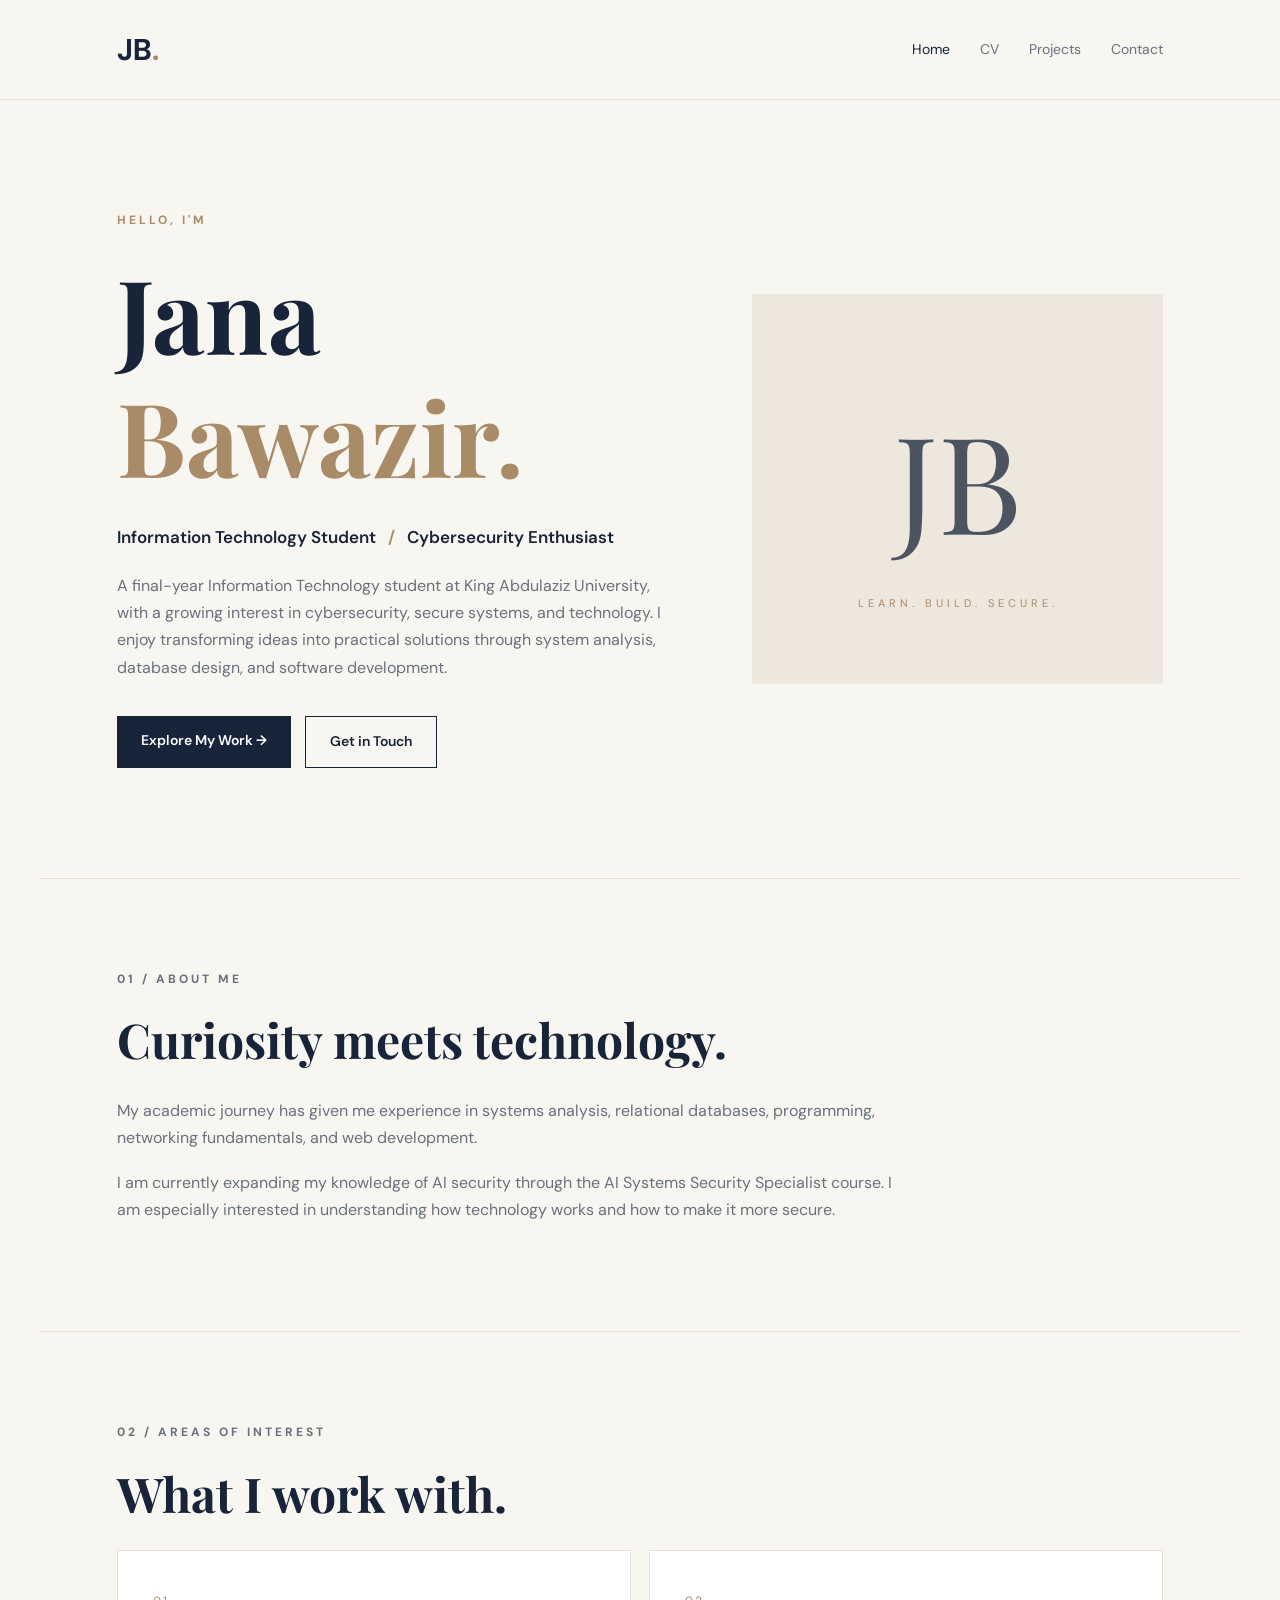
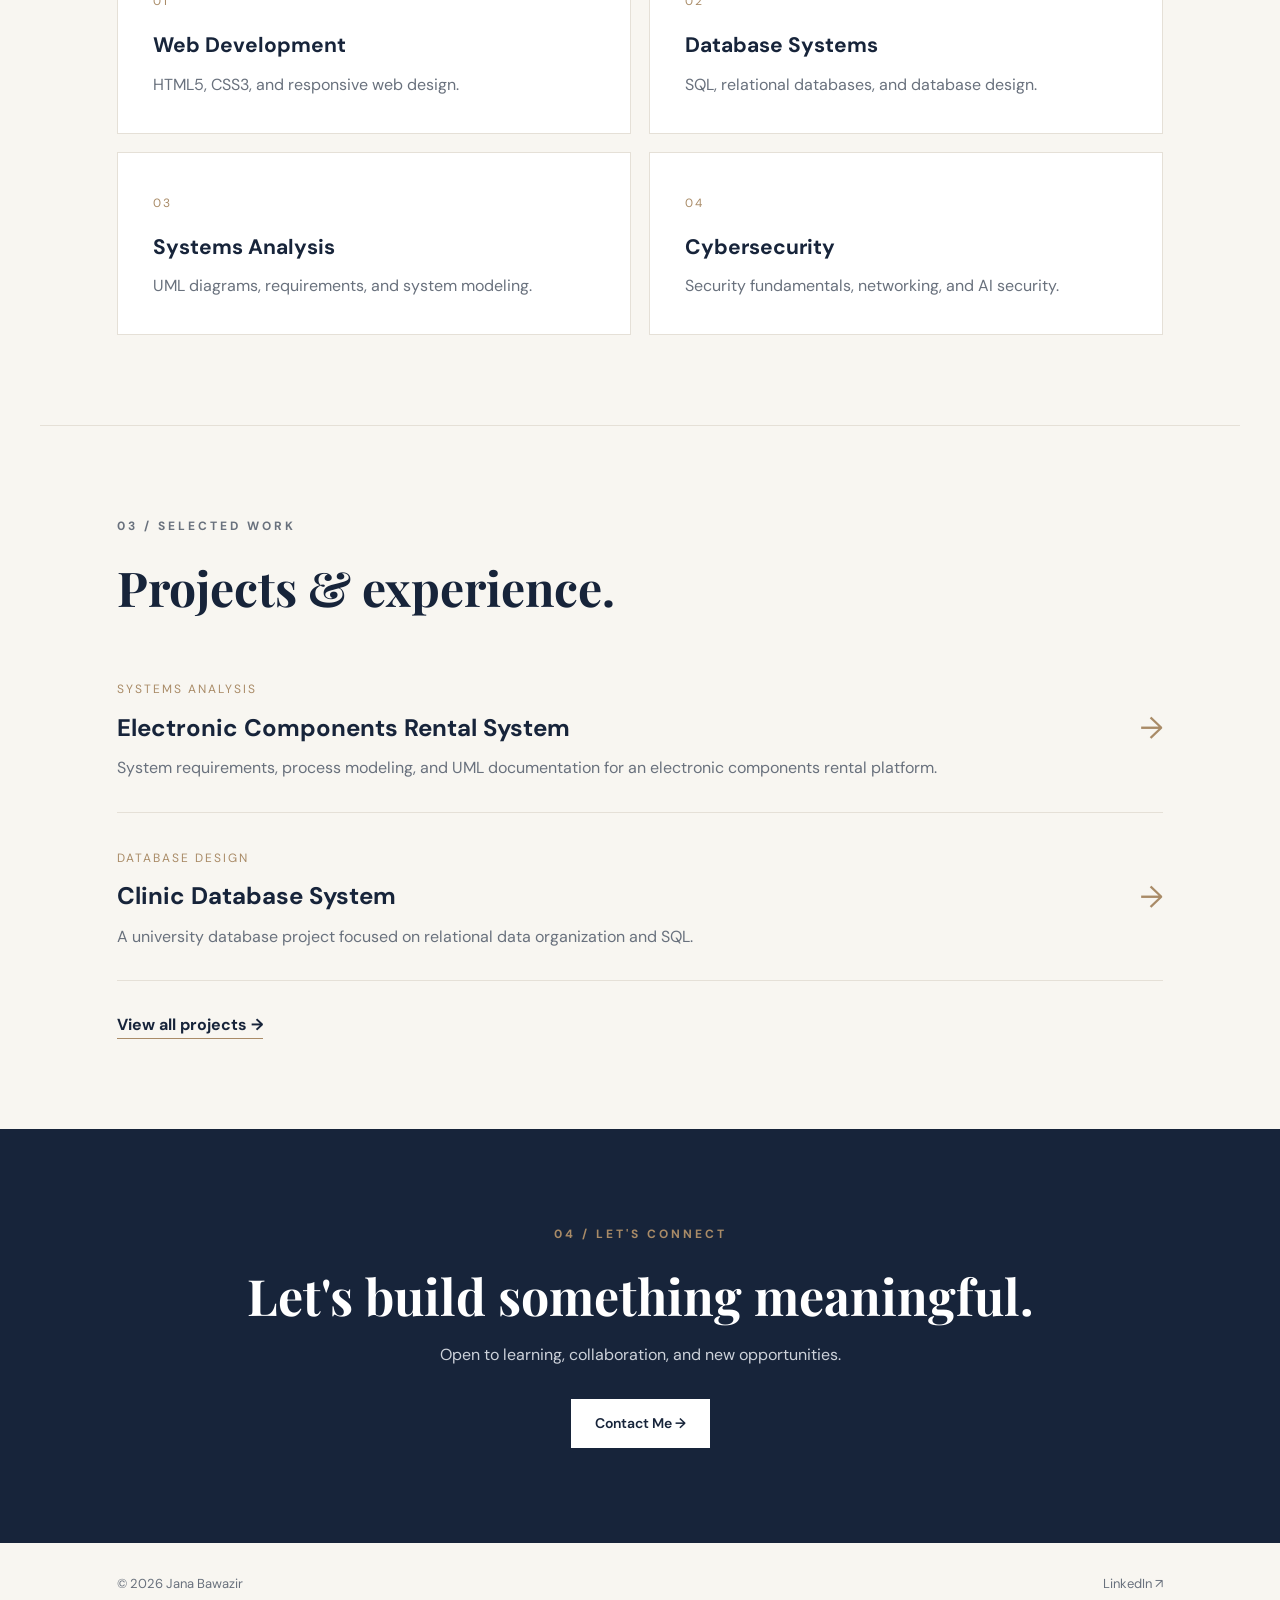
==== portfolio/index.html @ f63d0fbb "Create personal portfolio homepage" ====
<!DOCTYPE html>
<html lang="en">
<head>
    <meta charset="UTF-8">
    <meta name="viewport" content="width=device-width, initial-scale=1.0">
    <meta name="description" content="Jana Bawazir - IT Student Portfolio">
    <title>Jana Bawazir | Portfolio</title>
    <link rel="stylesheet" href="style.css">
</head>
<body>

    <header class="site-header">
        <nav class="navbar">
            <a href="index.html" class="logo">JB<span>.</span></a>

            <div class="nav-links">
                <a href="index.html" class="active">Home</a>
                <a href="cv.html">CV</a>
                <a href="projects.html">Projects</a>
                <a href="contact.html">Contact</a>
            </div>
        </nav>
    </header>

    <main>
        <section class="hero">
            <div class="hero-content">
                <p class="eyebrow">HELLO, I'M</p>

                <h1>Jana<br><span>Bawazir.</span></h1>

                <p class="hero-subtitle">
                    Information Technology Student
                    <span class="separator">/</span>
                    Cybersecurity Enthusiast
                </p>

                <p class="hero-description">
                    A final-year Information Technology student at
                    King Abdulaziz University, with a growing interest
                    in cybersecurity, secure systems, and technology.

                    I enjoy transforming ideas into practical solutions
                    through system analysis, database design, and
                    software development.
                </p>

                <div class="hero-buttons">
                    <a href="projects.html" class="btn btn-primary">
                        Explore My Work &rarr;
                    </a>

                    <a href="contact.html" class="btn btn-outline">
                        Get in Touch
                    </a>
                </div>
            </div>

            <div class="hero-decoration">
                <div class="monogram">JB</div>
                <p>LEARN. BUILD. SECURE.</p>
            </div>
        </section>

        <section class="about section">
            <p class="section-label">01 / ABOUT ME</p>
            <h2>Curiosity meets technology.</h2>

            <p>
                My academic journey has given me experience in
                systems analysis, relational databases, programming,
                networking fundamentals, and web development.
            </p>

            <p>
                I am currently expanding my knowledge of AI security
                through the AI Systems Security Specialist course.
                I am especially interested in understanding how
                technology works and how to make it more secure.
            </p>
        </section>

        <section class="expertise section">
            <p class="section-label">02 / AREAS OF INTEREST</p>
            <h2>What I work with.</h2>

            <div class="card-grid">
                <article class="skill-card">
                    <span class="card-number">01</span>
                    <h3>Web Development</h3>
                    <p>HTML5, CSS3, and responsive web design.</p>
                </article>

                <article class="skill-card">
                    <span class="card-number">02</span>
                    <h3>Database Systems</h3>
                    <p>SQL, relational databases, and database design.</p>
                </article>

                <article class="skill-card">
                    <span class="card-number">03</span>
                    <h3>Systems Analysis</h3>
                    <p>UML diagrams, requirements, and system modeling.</p>
                </article>

                <article class="skill-card">
                    <span class="card-number">04</span>
                    <h3>Cybersecurity</h3>
                    <p>Security fundamentals, networking, and AI security.</p>
                </article>
            </div>
        </section>

        <section class="featured section">
            <p class="section-label">03 / SELECTED WORK</p>
            <h2>Projects &amp; experience.</h2>

            <div class="project-preview">
                <div>
                    <span class="project-type">SYSTEMS ANALYSIS</span>
                    <h3>Electronic Components Rental System</h3>
                    <p>
                        System requirements, process modeling,
                        and UML documentation for an electronic
                        components rental platform.
                    </p>
                </div>
                <span class="project-arrow">&rarr;</span>
            </div>

            <div class="project-preview">
                <div>
                    <span class="project-type">DATABASE DESIGN</span>
                    <h3>Clinic Database System</h3>
                    <p>
                        A university database project focused on
                        relational data organization and SQL.
                    </p>
                </div>
                <span class="project-arrow">&rarr;</span>
            </div>

            <a href="projects.html" class="text-link">
                View all projects &rarr;
            </a>
        </section>

        <section class="contact-banner">
            <p class="section-label">04 / LET'S CONNECT</p>
            <h2>Let's build something meaningful.</h2>
            <p>Open to learning, collaboration, and new opportunities.</p>
            <a href="contact.html" class="btn btn-light">
                Contact Me &rarr;
            </a>
        </section>
    </main>

    <footer>
        <p>&copy; 2026 Jana Bawazir</p>
        <a href="https://www.linkedin.com/in/janasbw/"
           target="_blank" rel="noopener noreferrer">
            LinkedIn &nearr;
        </a>
    </footer>

</body>
</html>
---- portfolio/style.css ----
@import url('https://fonts.googleapis.com/css2?family=DM+Sans:wght@400;500;600;700&family=Playfair+Display:wght@500;600;700&display=swap');

:root {
    --cream: #F8F6F1;
    --navy: #17243A;
    --muted: #69717D;
    --accent: #A98B67;
    --border: #E5E0D7;
    --white: #FFFFFF;
}

* {
    margin: 0;
    padding: 0;
    box-sizing: border-box;
}

html {
    scroll-behavior: smooth;
}

body {
    background: var(--cream);
    color: var(--navy);
    font-family: 'DM Sans', sans-serif;
    line-height: 1.7;
}

a {
    text-decoration: none;
    color: inherit;
}

.site-header {
    border-bottom: 1px solid var(--border);
}

.navbar {
    max-width: 1200px;
    margin: auto;
    padding: 24px 6%;
    display: flex;
    justify-content: space-between;
    align-items: center;
}

.logo {
    font-size: 30px;
    font-weight: 700;
}

.logo span {
    color: var(--accent);
}

.nav-links {
    display: flex;
    gap: 30px;
}

.nav-links a {
    font-size: 14px;
    color: var(--muted);
    transition: color 0.2s;
}

.nav-links a:hover,
.nav-links .active {
    color: var(--navy);
}

.hero {
    max-width: 1200px;
    min-height: 660px;
    margin: auto;
    padding: 110px 6%;
    display: grid;
    grid-template-columns: 1.4fr 1fr;
    gap: 60px;
    align-items: center;
}

.eyebrow,
.section-label {
    font-size: 12px;
    letter-spacing: 3px;
    font-weight: 700;
    color: var(--accent);
    margin-bottom: 22px;
}

h1, h2, h3 {
    line-height: 1.2;
}

h1, h2 {
    font-family: 'Playfair Display', serif;
}

h1 {
    font-size: clamp(64px, 8vw, 110px);
    margin-bottom: 25px;
}

h1 span {
    color: var(--accent);
}

.hero-subtitle {
    font-size: 17px;
    font-weight: 600;
    margin-bottom: 20px;
}

.separator {
    color: var(--accent);
    padding: 0 8px;
}

.hero-description,
.section p,
.project-preview p {
    color: var(--muted);
}

.hero-description {
    max-width: 560px;
    margin-bottom: 35px;
}

.hero-buttons {
    display: flex;
    gap: 14px;
    flex-wrap: wrap;
}

.btn {
    display: inline-block;
    padding: 13px 24px;
    font-size: 14px;
    font-weight: 600;
    transition: 0.2s;
}

.btn-primary {
    background: var(--navy);
    color: white;
}

.btn-outline {
    border: 1px solid var(--navy);
}

.btn:hover {
    transform: translateY(-2px);
}

.hero-decoration {
    min-height: 390px;
    background: #EDE7DD;
    display: flex;
    flex-direction: column;
    justify-content: center;
    align-items: center;
}

.monogram {
    font-family: 'Playfair Display', serif;
    font-size: 135px;
    color: var(--navy);
    opacity: 0.75;
}

.hero-decoration p {
    font-size: 11px;
    letter-spacing: 4px;
    color: var(--accent);
}

.section {
    max-width: 1200px;
    margin: auto;
    padding: 90px 6%;
    border-top: 1px solid var(--border);
}

.section h2 {
    font-size: clamp(32px, 4vw, 48px);
    margin-bottom: 28px;
}

.about > p:not(.section-label) {
    max-width: 780px;
    margin-bottom: 18px;
}

.card-grid {
    display: grid;
    grid-template-columns: repeat(2, 1fr);
    gap: 18px;
}

.skill-card {
    background: white;
    border: 1px solid var(--border);
    padding: 35px;
}

.card-number,
.project-type {
    font-size: 12px;
    color: var(--accent);
    letter-spacing: 2px;
}

.skill-card h3 {
    margin: 20px 0 12px;
    font-size: 21px;
}

.project-preview {
    padding: 30px 0;
    border-bottom: 1px solid var(--border);
    display: flex;
    justify-content: space-between;
    align-items: center;
    gap: 30px;
}

.project-preview h3 {
    font-size: 24px;
    margin: 12px 0;
}

.project-arrow {
    font-size: 30px;
    color: var(--accent);
}

.text-link {
    display: inline-block;
    margin-top: 30px;
    font-weight: 700;
    border-bottom: 1px solid var(--accent);
}

.contact-banner {
    background: var(--navy);
    color: white;
    text-align: center;
    padding: 95px 6%;
}

.contact-banner h2 {
    font-size: clamp(32px, 4vw, 50px);
    margin-bottom: 15px;
}

.contact-banner > p:not(.section-label) {
    color: #CDD2DA;
    margin-bottom: 30px;
}

.btn-light {
    background: white;
    color: var(--navy);
}

footer {
    max-width: 1200px;
    margin: auto;
    padding: 30px 6%;
    display: flex;
    justify-content: space-between;
    gap: 20px;
    font-size: 13px;
    color: var(--muted);
}

/* Responsive layout */
@media (max-width: 768px) {
    .navbar {
        flex-direction: column;
        gap: 15px;
    }

    .nav-links {
        flex-wrap: wrap;
        justify-content: center;
        gap: 18px;
    }

    .hero {
        grid-template-columns: 1fr;
        padding-top: 65px;
        min-height: auto;
    }

    .hero-decoration {
        min-height: 260px;
    }

    .monogram {
        font-size: 95px;
    }

    .card-grid {
        grid-template-columns: 1fr;
    }

    .section {
        padding-top: 65px;
        padding-bottom: 65px;
    }
}
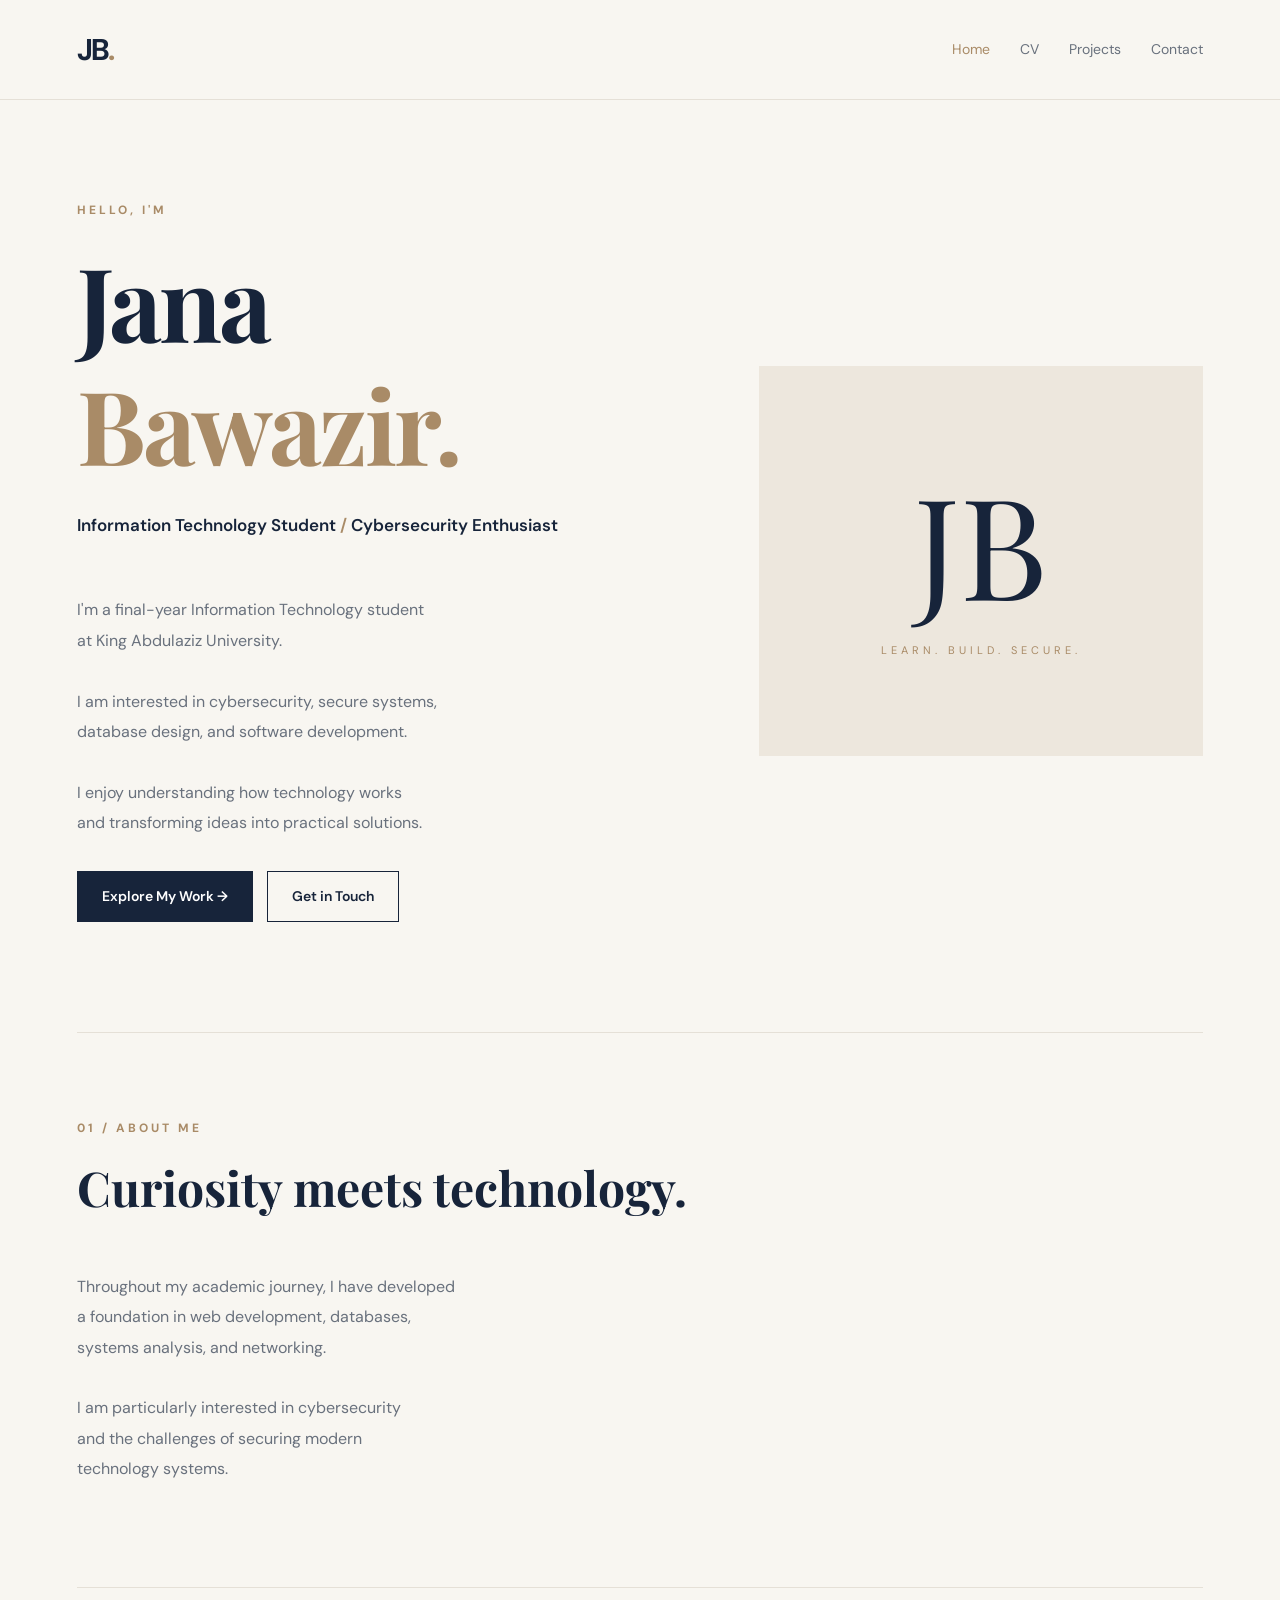
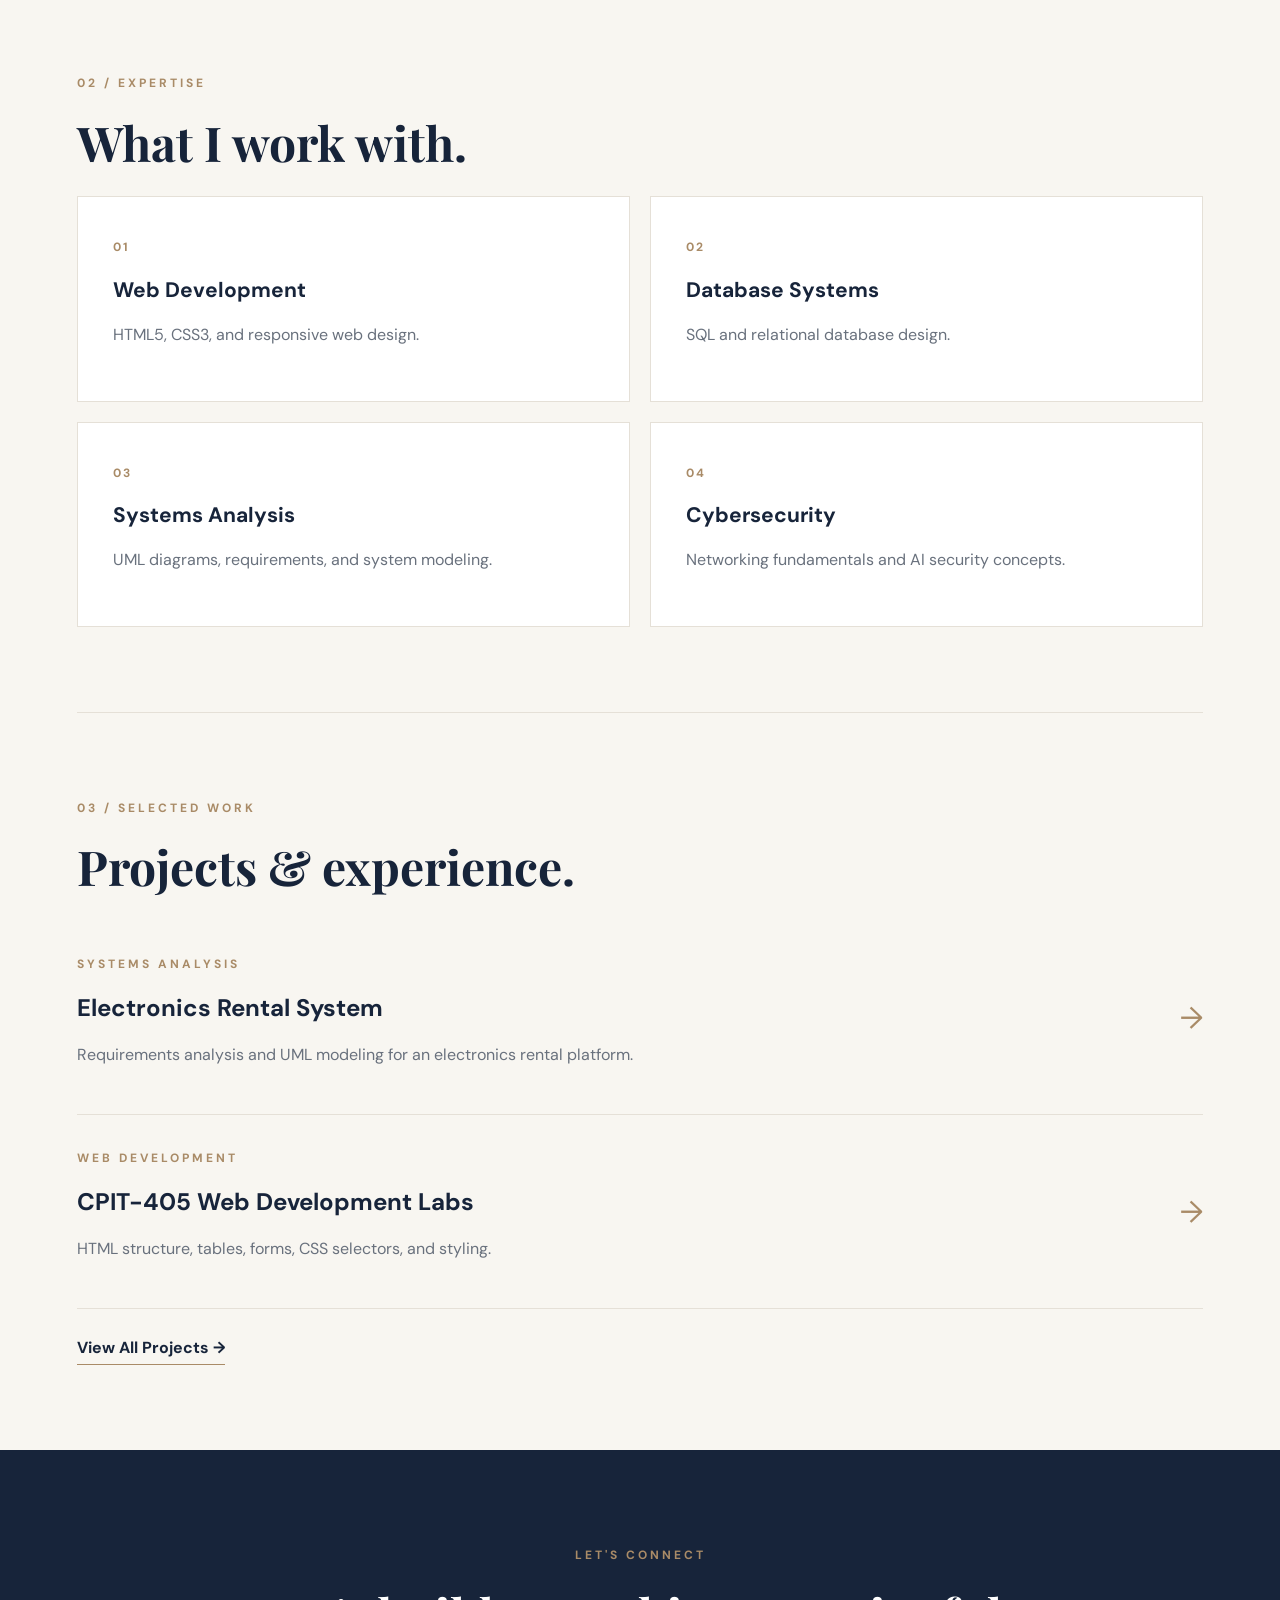
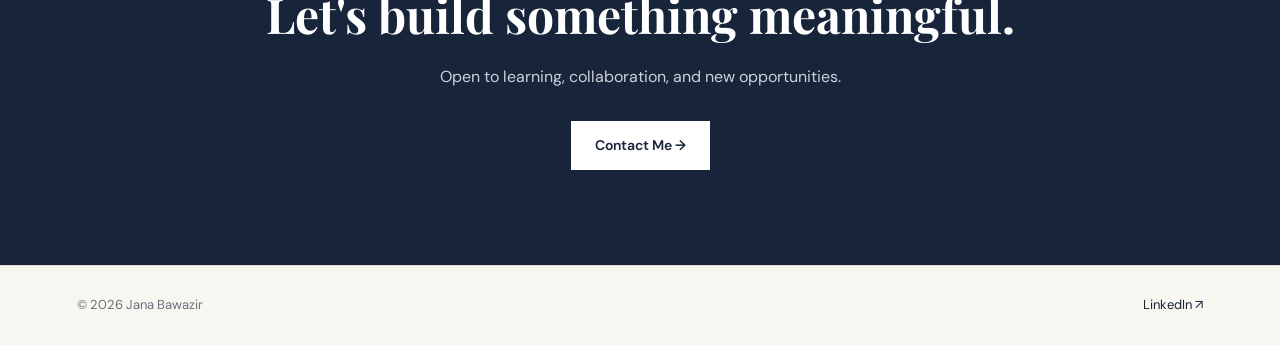
==== commit 8c94bcf0: "Complete personal portfolio" ====
--- a/portfolio/index.html
+++ b/portfolio/index.html
@@ -4,165 +4,174 @@
 <head>
     <meta charset="UTF-8">
     <meta name="viewport" content="width=device-width, initial-scale=1.0">
-    <meta name="description" content="Jana Bawazir - IT Student Portfolio">
     <title>Jana Bawazir | Portfolio</title>
     <link rel="stylesheet" href="style.css">
 </head>
 <body>
 
-    <header class="site-header">
-        <nav class="navbar">
-            <a href="index.html" class="logo">JB<span>.</span></a>
+<header>
+    <nav class="container">
+        <a href="index.html" class="logo">JB<span>.</span></a>
 
-            <div class="nav-links">
-                <a href="index.html" class="active">Home</a>
-                <a href="cv.html">CV</a>
-                <a href="projects.html">Projects</a>
-                <a href="contact.html">Contact</a>
-            </div>
-        </nav>
-    </header>
+        <div class="nav-links">
+            <a href="index.html" class="active">Home</a>
+            <a href="cv.html">CV</a>
+            <a href="projects.html">Projects</a>
+            <a href="contact.html">Contact</a>
+        </div>
+    </nav>
+</header>
 
-    <main>
-        <section class="hero">
-            <div class="hero-content">
-                <p class="eyebrow">HELLO, I'M</p>
+<main>
 
-                <h1>Jana<br><span>Bawazir.</span></h1>
+    <section class="hero container">
+        <div class="hero-content">
+            <p class="eyebrow">HELLO, I'M</p>
 
-                <p class="hero-subtitle">
-                    Information Technology Student
-                    <span class="separator">/</span>
-                    Cybersecurity Enthusiast
-                </p>
+            <h1>Jana<br><span>Bawazir.</span></h1>
 
-                <p class="hero-description">
-                    A final-year Information Technology student at
-                    King Abdulaziz University, with a growing interest
-                    in cybersecurity, secure systems, and technology.
-
-                    I enjoy transforming ideas into practical solutions
-                    through system analysis, database design, and
-                    software development.
-                </p>
-
-                <div class="hero-buttons">
-                    <a href="projects.html" class="btn btn-primary">
-                        Explore My Work &rarr;
-                    </a>
-
-                    <a href="contact.html" class="btn btn-outline">
-                        Get in Touch
-                    </a>
-                </div>
-            </div>
-
-            <div class="hero-decoration">
-                <div class="monogram">JB</div>
-                <p>LEARN. BUILD. SECURE.</p>
-            </div>
-        </section>
-
-        <section class="about section">
-            <p class="section-label">01 / ABOUT ME</p>
-            <h2>Curiosity meets technology.</h2>
-
-            <p>
-                My academic journey has given me experience in
-                systems analysis, relational databases, programming,
-                networking fundamentals, and web development.
+            <p class="subtitle">
+                Information Technology Student
+                <span class="accent">/</span>
+                Cybersecurity Enthusiast
             </p>
 
-            <p>
-                I am currently expanding my knowledge of AI security
-                through the AI Systems Security Specialist course.
-                I am especially interested in understanding how
-                technology works and how to make it more secure.
+            <p class="description">
+                I'm a final-year Information Technology student
+                at King Abdulaziz University.
+
+                I am interested in cybersecurity, secure systems,
+                database design, and software development.
+
+                I enjoy understanding how technology works
+                and transforming ideas into practical solutions.
             </p>
-        </section>
 
-        <section class="expertise section">
-            <p class="section-label">02 / AREAS OF INTEREST</p>
-            <h2>What I work with.</h2>
+            <div class="buttons">
+                <a href="projects.html" class="btn primary">
+                    Explore My Work &rarr;
+                </a>
 
-            <div class="card-grid">
-                <article class="skill-card">
-                    <span class="card-number">01</span>
-                    <h3>Web Development</h3>
-                    <p>HTML5, CSS3, and responsive web design.</p>
-                </article>
+                <a href="contact.html" class="btn secondary">
+                    Get in Touch
+                </a>
+            </div>
+        </div>
 
-                <article class="skill-card">
-                    <span class="card-number">02</span>
-                    <h3>Database Systems</h3>
-                    <p>SQL, relational databases, and database design.</p>
-                </article>
+        <div class="hero-art">
+            <span>JB</span>
+            <p>LEARN. BUILD. SECURE.</p>
+        </div>
+    </section>
 
-                <article class="skill-card">
-                    <span class="card-number">03</span>
-                    <h3>Systems Analysis</h3>
-                    <p>UML diagrams, requirements, and system modeling.</p>
-                </article>
+    <section class="section container">
+        <p class="eyebrow">01 / ABOUT ME</p>
 
-                <article class="skill-card">
-                    <span class="card-number">04</span>
-                    <h3>Cybersecurity</h3>
-                    <p>Security fundamentals, networking, and AI security.</p>
-                </article>
+        <h2>Curiosity meets technology.</h2>
+
+        <p class="description">
+            Throughout my academic journey, I have developed
+            a foundation in web development, databases,
+            systems analysis, and networking.
+
+            I am particularly interested in cybersecurity
+            and the challenges of securing modern
+            technology systems.
+        </p>
+    </section>
+
+    <section class="section container">
+        <p class="eyebrow">02 / EXPERTISE</p>
+
+        <h2>What I work with.</h2>
+
+        <div class="grid">
+
+            <article class="card">
+                <span class="card-number">01</span>
+                <h3>Web Development</h3>
+                <p>HTML5, CSS3, and responsive web design.</p>
+            </article>
+
+            <article class="card">
+                <span class="card-number">02</span>
+                <h3>Database Systems</h3>
+                <p>SQL and relational database design.</p>
+            </article>
+
+            <article class="card">
+                <span class="card-number">03</span>
+                <h3>Systems Analysis</h3>
+                <p>UML diagrams, requirements, and system modeling.</p>
+            </article>
+
+            <article class="card">
+                <span class="card-number">04</span>
+                <h3>Cybersecurity</h3>
+                <p>Networking fundamentals and AI security concepts.</p>
+            </article>
+
+        </div>
+    </section>
+
+    <section class="section container">
+        <p class="eyebrow">03 / SELECTED WORK</p>
+
+        <h2>Projects &amp; experience.</h2>
+
+        <div class="project-item">
+            <div>
+                <span class="eyebrow">SYSTEMS ANALYSIS</span>
+                <h3>Electronics Rental System</h3>
+                <p>
+                    Requirements analysis and UML modeling
+                    for an electronics rental platform.
+                </p>
             </div>
-        </section>
+            <span class="arrow">&rarr;</span>
+        </div>
 
-        <section class="featured section">
-            <p class="section-label">03 / SELECTED WORK</p>
-            <h2>Projects &amp; experience.</h2>
+        <div class="project-item">
+            <div>
+                <span class="eyebrow">WEB DEVELOPMENT</span>
+                <h3>CPIT-405 Web Development Labs</h3>
+                <p>
+                    HTML structure, tables, forms,
+                    CSS selectors, and styling.
+                </p>
+            </div>
+            <span class="arrow">&rarr;</span>
+        </div>
 
-            <div class="project-preview">
-                <div>
-                    <span class="project-type">SYSTEMS ANALYSIS</span>
-                    <h3>Electronic Components Rental System</h3>
-                    <p>
-                        System requirements, process modeling,
-                        and UML documentation for an electronic
-                        components rental platform.
-                    </p>
-                </div>
-                <span class="project-arrow">&rarr;</span>
-            </div>
+        <a href="projects.html" class="text-link">
+            View All Projects &rarr;
+        </a>
+    </section>
 
-            <div class="project-preview">
-                <div>
-                    <span class="project-type">DATABASE DESIGN</span>
-                    <h3>Clinic Database System</h3>
-                    <p>
-                        A university database project focused on
-                        relational data organization and SQL.
-                    </p>
-                </div>
-                <span class="project-arrow">&rarr;</span>
-            </div>
+    <section class="contact-banner">
+        <p class="eyebrow">LET'S CONNECT</p>
 
-            <a href="projects.html" class="text-link">
-                View all projects &rarr;
-            </a>
-        </section>
+        <h2>Let's build something meaningful.</h2>
 
-        <section class="contact-banner">
-            <p class="section-label">04 / LET'S CONNECT</p>
-            <h2>Let's build something meaningful.</h2>
-            <p>Open to learning, collaboration, and new opportunities.</p>
-            <a href="contact.html" class="btn btn-light">
-                Contact Me &rarr;
-            </a>
-        </section>
-    </main>
+        <p>Open to learning, collaboration, and new opportunities.</p>
 
-    <footer>
+        <a href="contact.html" class="btn light">
+            Contact Me &rarr;
+        </a>
+    </section>
+
+</main>
+
+<footer>
+    <div class="container footer-content">
         <p>&copy; 2026 Jana Bawazir</p>
+
         <a href="https://www.linkedin.com/in/janasbw/"
            target="_blank" rel="noopener noreferrer">
             LinkedIn &nearr;
         </a>
-    </footer>
+    </div>
+</footer>
 
 </body>
 </html>
--- a/portfolio/style.css
+++ b/portfolio/style.css
@@ -28,26 +28,38 @@
 }
 
 a {
+    color: inherit;
     text-decoration: none;
-    color: inherit;
-}
-
-.site-header {
+}
+
+a:hover {
+    color: var(--accent);
+}
+
+.container {
+    width: 88%;
+    max-width: 1200px;
+    margin: 0 auto;
+}
+
+/* Navigation */
+
+header {
     border-bottom: 1px solid var(--border);
 }
 
-.navbar {
-    max-width: 1200px;
-    margin: auto;
-    padding: 24px 6%;
+nav {
     display: flex;
     justify-content: space-between;
     align-items: center;
+    padding: 24px 0;
+    gap: 25px;
 }
 
 .logo {
     font-size: 30px;
     font-weight: 700;
+    letter-spacing: -2px;
 }
 
 .logo span {
@@ -56,194 +68,323 @@
 
 .nav-links {
     display: flex;
+    align-items: center;
     gap: 30px;
 }
 
 .nav-links a {
     font-size: 14px;
     color: var(--muted);
-    transition: color 0.2s;
+    transition: color 0.2s ease;
 }
 
 .nav-links a:hover,
 .nav-links .active {
-    color: var(--navy);
-}
+    color: var(--accent);
+}
+
+/* Typography */
+
+h1, h2 {
+    font-family: 'Playfair Display', Georgia, serif;
+    line-height: 1.2;
+}
+
+h2 {
+    font-size: clamp(30px, 4vw, 48px);
+    margin-bottom: 25px;
+}
+
+h3 {
+    font-size: 21px;
+    margin-bottom: 12px;
+}
+
+p {
+    margin-bottom: 18px;
+}
+
+.eyebrow {
+    font-size: 12px;
+    font-weight: 700;
+    letter-spacing: 3px;
+    color: var(--accent);
+    margin-bottom: 20px;
+}
+
+.description {
+    max-width: 750px;
+    color: var(--muted);
+    line-height: 1.9;
+    white-space: pre-line;
+}
+
+.accent {
+    color: var(--accent);
+}
+
+/* Hero */
 
 .hero {
-    max-width: 1200px;
-    min-height: 660px;
-    margin: auto;
-    padding: 110px 6%;
     display: grid;
     grid-template-columns: 1.4fr 1fr;
+    align-items: center;
     gap: 60px;
-    align-items: center;
-}
-
-.eyebrow,
-.section-label {
-    font-size: 12px;
-    letter-spacing: 3px;
-    font-weight: 700;
-    color: var(--accent);
-    margin-bottom: 22px;
-}
-
-h1, h2, h3 {
-    line-height: 1.2;
-}
-
-h1, h2 {
-    font-family: 'Playfair Display', serif;
-}
-
-h1 {
-    font-size: clamp(64px, 8vw, 110px);
+    padding-top: 100px;
+    padding-bottom: 110px;
+    min-height: 650px;
+}
+
+.hero h1 {
+    font-size: clamp(65px, 8vw, 110px);
+    letter-spacing: -3px;
     margin-bottom: 25px;
 }
 
-h1 span {
-    color: var(--accent);
-}
-
-.hero-subtitle {
+.hero h1 span {
+    color: var(--accent);
+}
+
+.subtitle {
     font-size: 17px;
     font-weight: 600;
-    margin-bottom: 20px;
-}
-
-.separator {
-    color: var(--accent);
-    padding: 0 8px;
-}
-
-.hero-description,
-.section p,
-.project-preview p {
-    color: var(--muted);
-}
-
-.hero-description {
-    max-width: 560px;
-    margin-bottom: 35px;
-}
-
-.hero-buttons {
-    display: flex;
+    margin-bottom: 25px;
+}
+
+.hero .description {
+    max-width: 600px;
+}
+
+.hero-art {
+    background: #EDE7DD;
+    min-height: 390px;
+    display: flex;
+    flex-direction: column;
+    align-items: center;
+    justify-content: center;
+}
+
+.hero-art span {
+    font-family: 'Playfair Display', serif;
+    font-size: clamp(90px, 11vw, 150px);
+    line-height: 1.4;
+}
+
+.hero-art p {
+    font-size: 11px;
+    letter-spacing: 4px;
+    color: var(--accent);
+}
+
+/* Buttons */
+
+.buttons {
+    display: flex;
+    flex-wrap: wrap;
     gap: 14px;
-    flex-wrap: wrap;
+    margin-top: 32px;
 }
 
 .btn {
     display: inline-block;
     padding: 13px 24px;
+    font-family: inherit;
     font-size: 14px;
     font-weight: 600;
-    transition: 0.2s;
-}
-
-.btn-primary {
+    cursor: pointer;
+    transition: all 0.2s ease;
+}
+
+.primary {
     background: var(--navy);
     color: white;
-}
-
-.btn-outline {
     border: 1px solid var(--navy);
 }
 
-.btn:hover {
-    transform: translateY(-2px);
-}
-
-.hero-decoration {
-    min-height: 390px;
-    background: #EDE7DD;
-    display: flex;
-    flex-direction: column;
-    justify-content: center;
-    align-items: center;
-}
-
-.monogram {
-    font-family: 'Playfair Display', serif;
-    font-size: 135px;
+.primary:hover {
+    background: var(--accent);
+    border-color: var(--accent);
+    color: white;
+}
+
+.secondary {
+    border: 1px solid var(--navy);
     color: var(--navy);
-    opacity: 0.75;
-}
-
-.hero-decoration p {
-    font-size: 11px;
-    letter-spacing: 4px;
-    color: var(--accent);
-}
+}
+
+.secondary:hover {
+    background: var(--navy);
+    color: white;
+}
+
+.light {
+    background: white;
+    color: var(--navy);
+}
+
+.light:hover {
+    background: var(--accent);
+    color: white;
+}
+
+/* Sections */
 
 .section {
-    max-width: 1200px;
-    margin: auto;
-    padding: 90px 6%;
+    padding-top: 85px;
+    padding-bottom: 85px;
     border-top: 1px solid var(--border);
 }
 
-.section h2 {
-    font-size: clamp(32px, 4vw, 48px);
-    margin-bottom: 28px;
-}
-
-.about > p:not(.section-label) {
-    max-width: 780px;
-    margin-bottom: 18px;
-}
-
-.card-grid {
+.section > .description {
+    max-width: 800px;
+}
+
+.page-heading {
+    padding-top: 85px;
+    padding-bottom: 70px;
+}
+
+.page-heading h1 {
+    font-size: clamp(48px, 6vw, 76px);
+    margin-bottom: 22px;
+}
+
+/* Cards */
+
+.grid {
     display: grid;
-    grid-template-columns: repeat(2, 1fr);
-    gap: 18px;
-}
-
-.skill-card {
-    background: white;
+    grid-template-columns: repeat(2, minmax(0, 1fr));
+    gap: 20px;
+}
+
+.card {
+    background: var(--white);
     border: 1px solid var(--border);
     padding: 35px;
-}
-
-.card-number,
-.project-type {
+    transition: transform 0.2s ease;
+}
+
+.card:hover {
+    transform: translateY(-4px);
+}
+
+.card-number {
+    display: inline-block;
     font-size: 12px;
-    color: var(--accent);
     letter-spacing: 2px;
-}
-
-.skill-card h3 {
-    margin: 20px 0 12px;
-    font-size: 21px;
-}
-
-.project-preview {
-    padding: 30px 0;
+    font-weight: 700;
+    color: var(--accent);
+    margin-bottom: 15px;
+}
+
+.card p {
+    color: var(--muted);
+}
+
+.card a {
+    display: inline-block;
+    margin-top: 12px;
+}
+
+/* Projects */
+
+.project-item {
+    padding: 28px 0;
     border-bottom: 1px solid var(--border);
     display: flex;
+    align-items: center;
     justify-content: space-between;
-    align-items: center;
     gap: 30px;
 }
 
-.project-preview h3 {
+.project-item h3 {
+    margin: 12px 0;
     font-size: 24px;
-    margin: 12px 0;
-}
-
-.project-arrow {
+}
+
+.project-item p {
+    color: var(--muted);
+}
+
+.arrow {
     font-size: 30px;
     color: var(--accent);
 }
 
 .text-link {
     display: inline-block;
-    margin-top: 30px;
     font-weight: 700;
     border-bottom: 1px solid var(--accent);
-}
+    padding-bottom: 3px;
+    margin-top: 25px;
+}
+
+/* CV */
+
+.cv-item {
+    padding: 25px 0;
+    border-bottom: 1px solid var(--border);
+}
+
+.cv-item h3 {
+    margin-bottom: 12px;
+}
+
+.cv-item p {
+    color: var(--muted);
+}
+
+/* Contact */
+
+.contact-grid {
+    display: grid;
+    grid-template-columns: 1fr 1fr;
+    gap: 80px;
+}
+
+.contact-info a {
+    overflow-wrap: anywhere;
+}
+
+.contact-form form {
+    display: flex;
+    flex-direction: column;
+    gap: 14px;
+}
+
+label {
+    font-size: 14px;
+    font-weight: 600;
+}
+
+input,
+textarea {
+    width: 100%;
+    padding: 14px;
+    border: 1px solid var(--border);
+    background: white;
+    color: var(--navy);
+    font-family: inherit;
+    font-size: 14px;
+    border-radius: 0;
+}
+
+input:focus,
+textarea:focus {
+    outline: 2px solid var(--accent);
+    outline-offset: 1px;
+}
+
+textarea {
+    resize: vertical;
+}
+
+.contact-form button {
+    align-self: flex-start;
+    margin-top: 10px;
+}
+
+/* Contact banner */
 
 .contact-banner {
     background: var(--navy);
@@ -253,64 +394,114 @@
 }
 
 .contact-banner h2 {
-    font-size: clamp(32px, 4vw, 50px);
-    margin-bottom: 15px;
-}
-
-.contact-banner > p:not(.section-label) {
+    margin-bottom: 20px;
+}
+
+.contact-banner > p:not(.eyebrow) {
     color: #CDD2DA;
     margin-bottom: 30px;
 }
 
-.btn-light {
-    background: white;
-    color: var(--navy);
-}
+/* Footer */
 
 footer {
-    max-width: 1200px;
-    margin: auto;
-    padding: 30px 6%;
-    display: flex;
+    border-top: 1px solid var(--border);
+}
+
+.footer-content {
+    display: flex;
+    align-items: center;
     justify-content: space-between;
     gap: 20px;
+    padding-top: 28px;
+    padding-bottom: 28px;
+}
+
+.footer-content p {
+    margin: 0;
     font-size: 13px;
     color: var(--muted);
 }
 
-/* Responsive layout */
+.footer-content a {
+    font-size: 13px;
+}
+
+/* Responsive Design */
+
 @media (max-width: 768px) {
-    .navbar {
+
+    nav {
         flex-direction: column;
-        gap: 15px;
+        gap: 18px;
     }
 
     .nav-links {
+        justify-content: center;
         flex-wrap: wrap;
-        justify-content: center;
         gap: 18px;
     }
 
     .hero {
         grid-template-columns: 1fr;
-        padding-top: 65px;
         min-height: auto;
-    }
-
-    .hero-decoration {
-        min-height: 260px;
-    }
-
-    .monogram {
-        font-size: 95px;
-    }
-
-    .card-grid {
-        grid-template-columns: 1fr;
-    }
-
-    .section {
         padding-top: 65px;
         padding-bottom: 65px;
     }
-}
+
+    .hero-art {
+        min-height: 270px;
+    }
+
+    .hero-art span {
+        font-size: 100px;
+    }
+
+    .grid {
+        grid-template-columns: 1fr;
+    }
+
+    .contact-grid {
+        grid-template-columns: 1fr;
+        gap: 45px;
+    }
+
+    .section {
+        padding-top: 60px;
+        padding-bottom: 60px;
+    }
+
+    .page-heading {
+        padding-top: 55px;
+        padding-bottom: 45px;
+    }
+
+    .footer-content {
+        flex-direction: column;
+        align-items: flex-start;
+    }
+}
+
+@media (max-width: 480px) {
+
+    .container {
+        width: 90%;
+    }
+
+    .hero h1 {
+        font-size: 62px;
+    }
+
+    .subtitle {
+        font-size: 15px;
+    }
+
+    .card {
+        padding: 25px;
+    }
+
+    .buttons {
+        flex-direction: column;
+        align-items: flex-start;
+    }
+}
